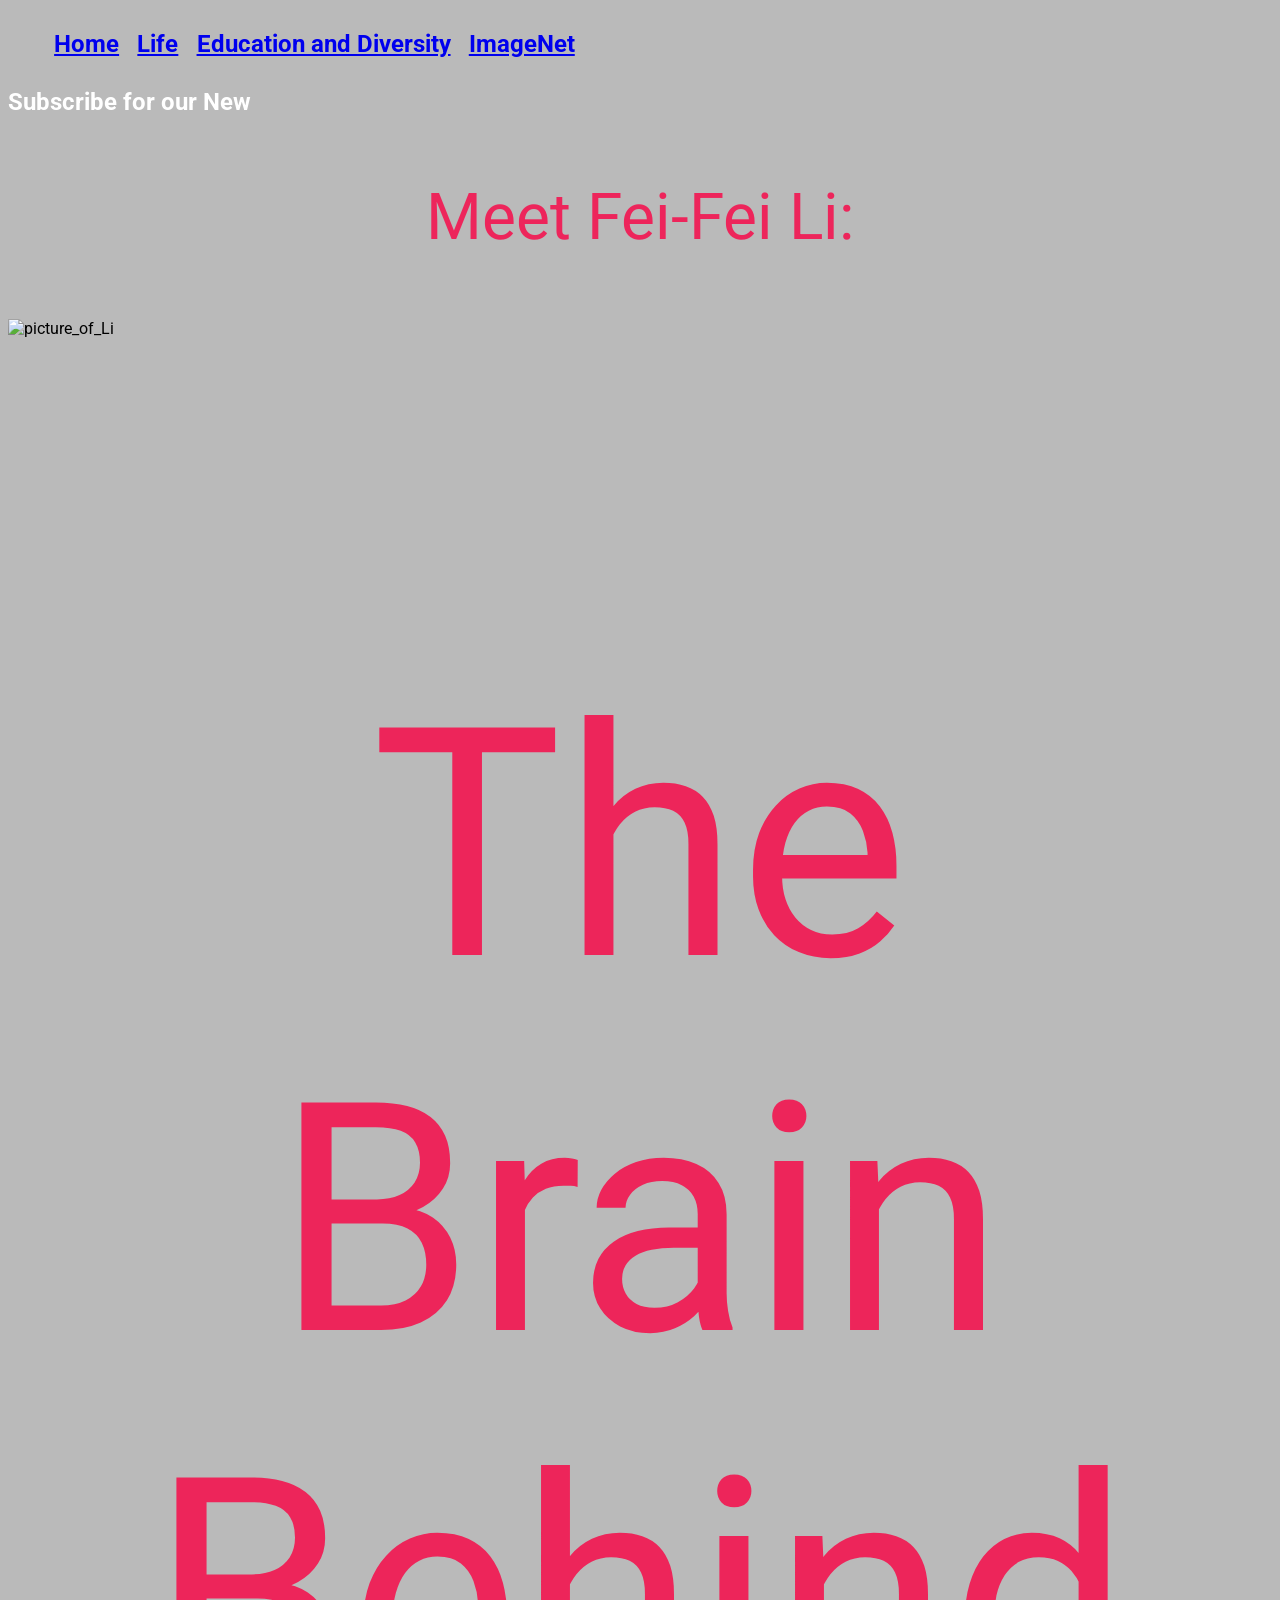
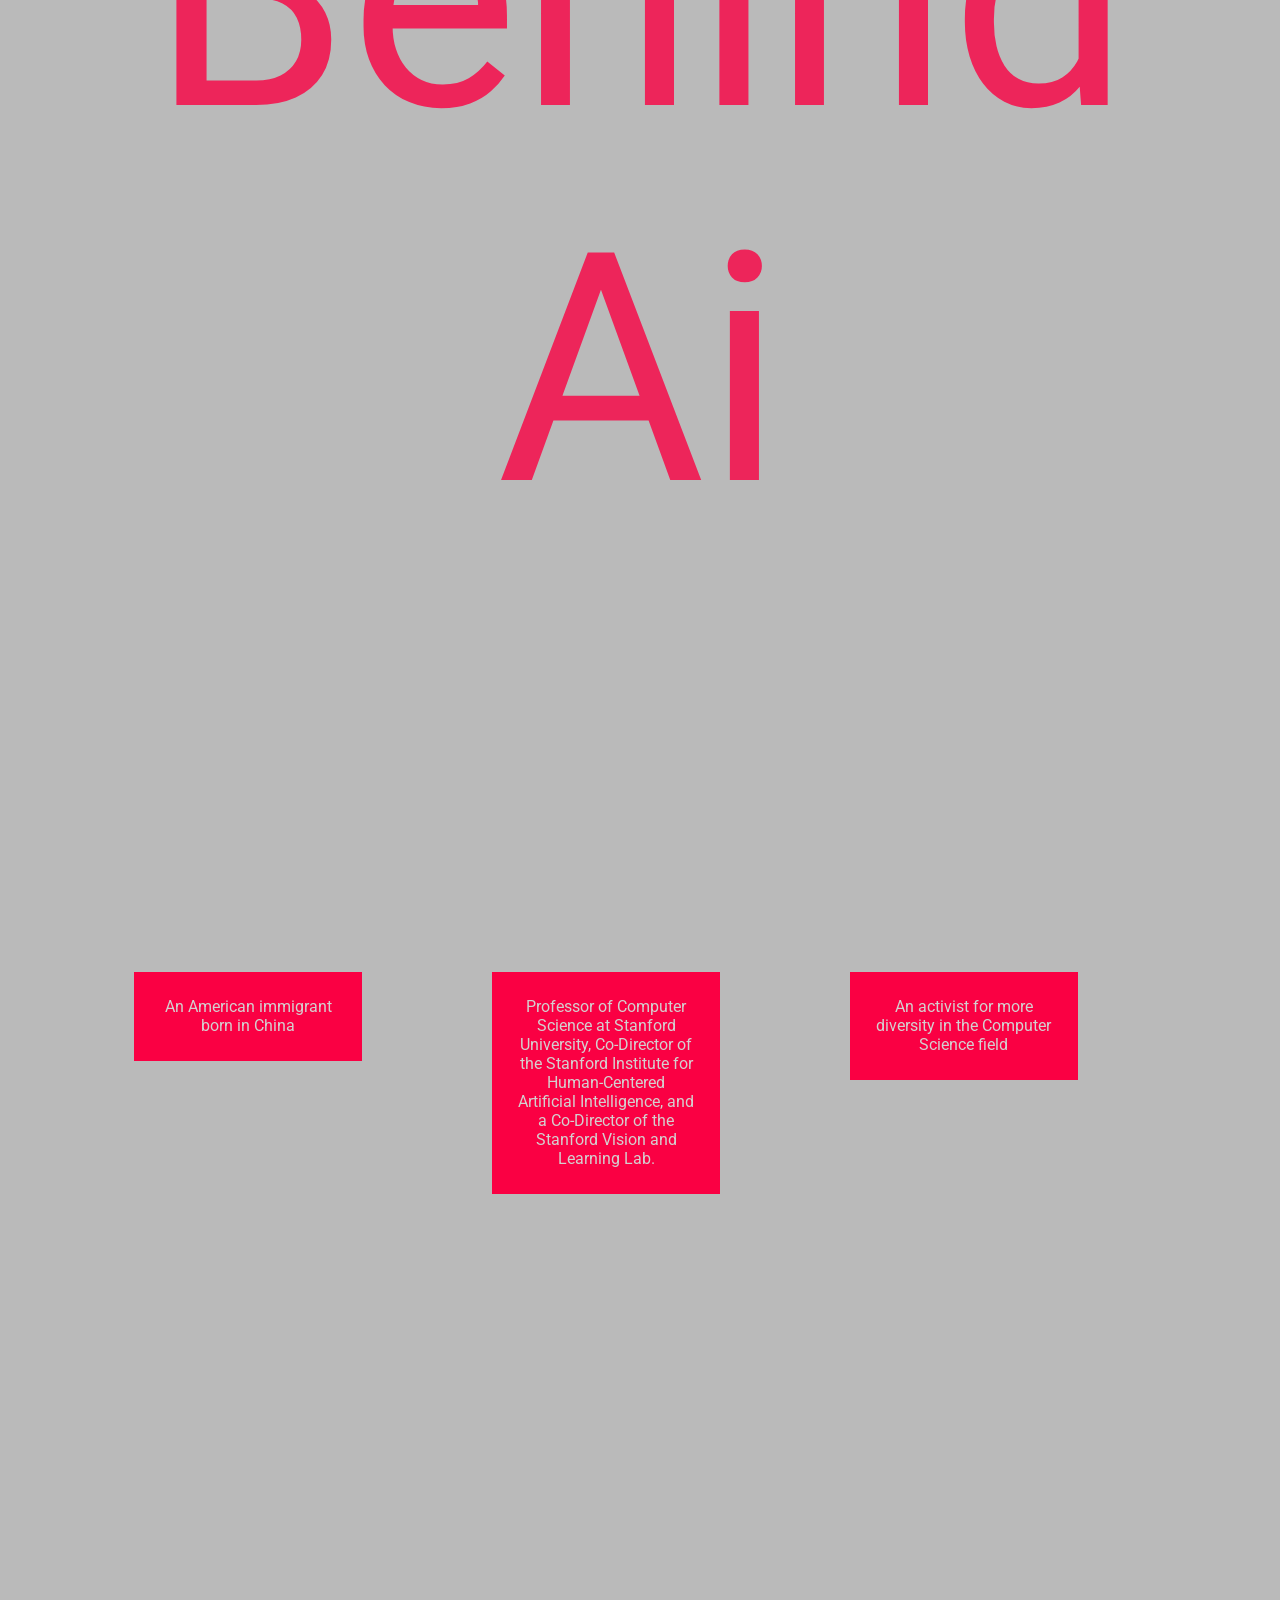
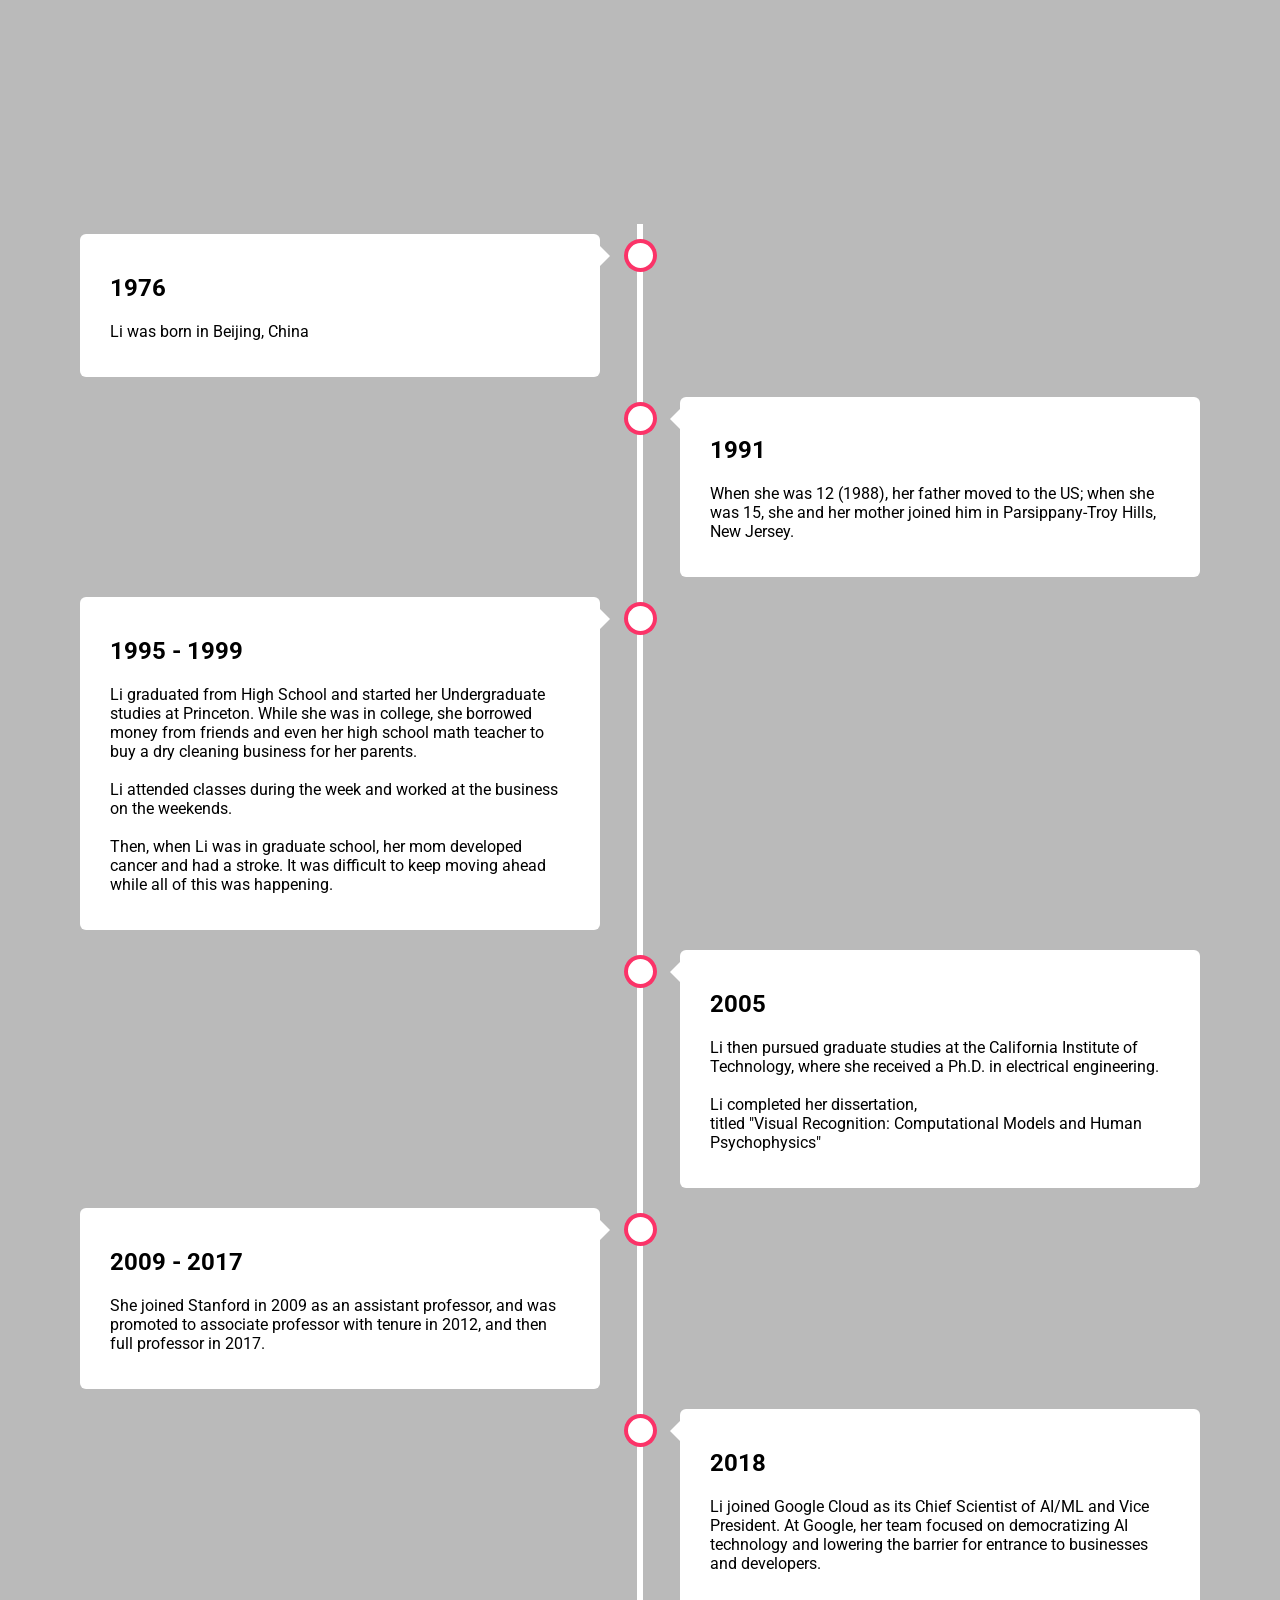
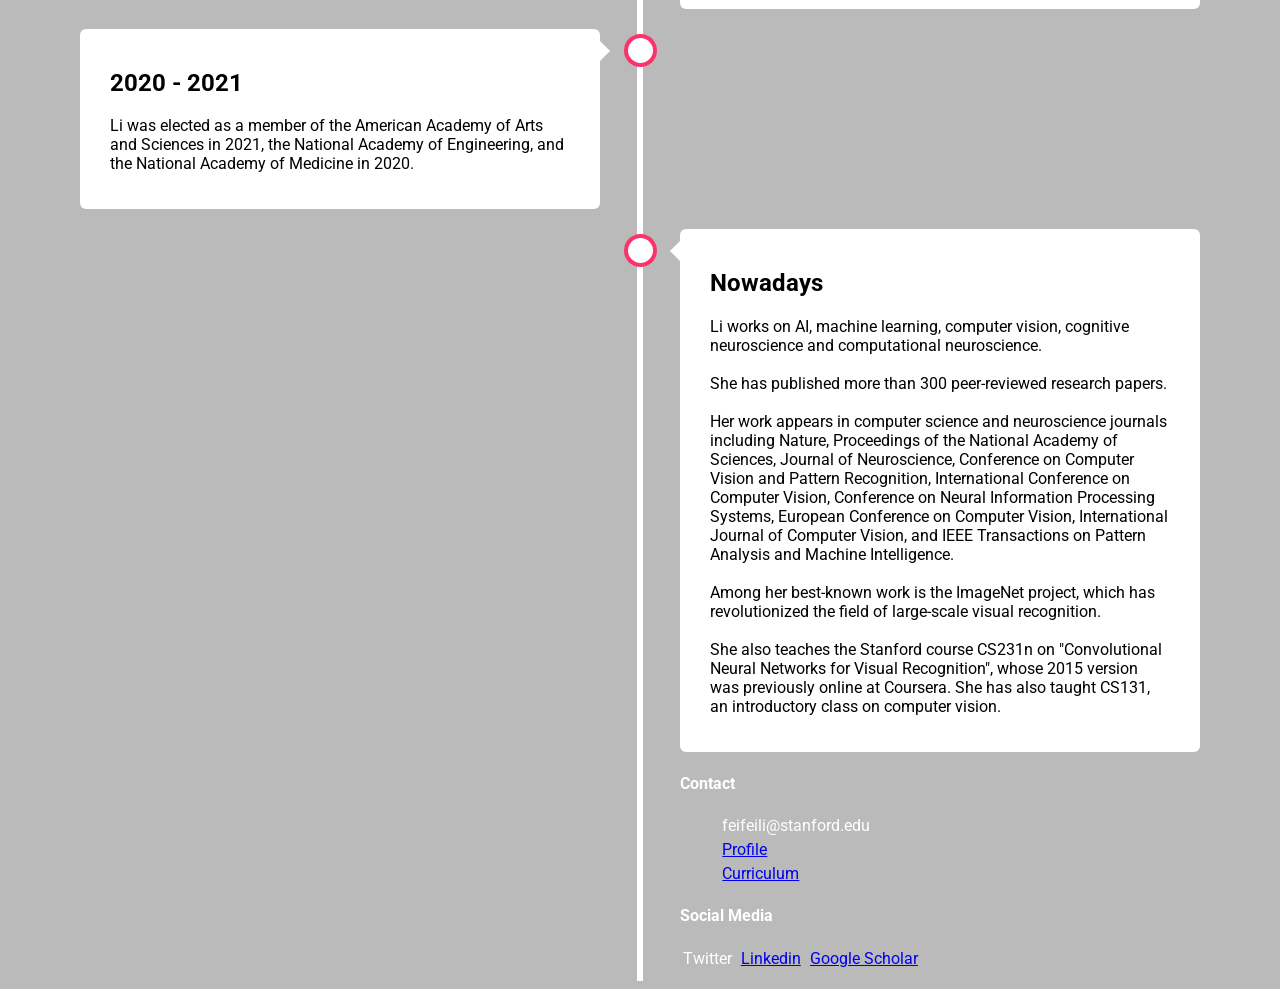
==== Final_Project/index.html @ 6d3c02b4 "Final project commit" ====
<!DOCTYPE html>
<html lang="en">
<head>
		<title>Fei Fei Li Tribute Page</title>
		<link rel="stylesheet" type="text/css" href="style.css">
		<link rel="preconnect" href="https://fonts.googleapis.com">
<link rel="preconnect" href="https://fonts.gstatic.com" crossorigin>
<link href="https://fonts.googleapis.com/css2?family=Roboto:wght@900&display=swap" rel="stylesheet">
<link rel="preconnect" href="https://fonts.googleapis.com">
<link rel="preconnect" href="https://fonts.gstatic.com" crossorigin>
<link href="https://fonts.googleapis.com/css2?family=Roboto:wght@300&display=swap" rel="stylesheet">
</head>
<body>
	<section>
	<header>
		<h2>
		<nav>
			<ul>
				<li><a href="index.html">Home</a></li>
				<li><a href="life.html">Life</a></li>
				<li><a href="education_diversity.html">Education and Diversity</a></li>
				<li><a href="imagenet.html">ImageNet</a></li>
			</ul>
		</nav>
		</h2>
	<h2><a href="subscribe.html"></a>Subscribe for our New</h2>	
	</header>
    </section>
<section>
    <h3>Meet Fei-Fei Li:</h3>
    	<img src="https://blog.nationalgeographic.org/wp-content/uploads/2019/08/MontgomeryFeiFeiLi-HighRes-009-1140x450.jpg" alt="picture_of_Li" class="responsive">
</section>
<section class="section2">
    <h3>The Brain Behind Ai</h3><br>
</section>
<section class="textbox">
    	<div>An American immigrant born in China</div>
    	<div>Professor of Computer Science at Stanford University, Co-Director of the Stanford Institute for Human-Centered Artificial Intelligence, and a Co-Director of the Stanford Vision and Learning Lab.</div>
    	<div>An activist for more diversity in the Computer Science field</div>
</section> 

<section class="video">
	
	<iframe width="1120" height="630" src="https://www.youtube.com/embed/FECZcSjOkRE" title="YouTube video player" frameborder="0" allow="accelerometer; autoplay; clipboard-write; encrypted-media; gyroscope; picture-in-picture" allowfullscreen></iframe>
</section>
	<!-- </center> -->
<div class="timeline">
  <div class="container left">
    <div class="content">
      <h2>1976</h2>
      <p>Li was born in Beijing, China</p>
    </div>
  </div>
  <div class="container right">
    <div class="content">
      <h2>1991</h2>
      <p>When she was 12 (1988), her father moved to the US; when she was 15, she and her mother joined him in Parsippany-Troy Hills, New Jersey.</p>
    </div>
  </div>
</div>
<div class="timeline">
  <div class="container left">
    <div class="content">
      <h2>1995 - 1999</h2>
      <p>Li graduated from High School and started her Undergraduate studies at Princeton. While she was in college, she borrowed money from friends and even her high school math teacher to buy a dry cleaning business for her parents. <br>
      	<br>
      Li attended classes during the week and worked at the business on the weekends.
      <br>
      <br>Then, when Li was in graduate school, her mom developed cancer and had a stroke. It was difficult to keep moving ahead while all of this was happening. </p>
    </div>
  </div>
</div>
<div class="timeline">
  <div class="container right">
    <div class="content">
      <h2>2005</h2>
      <p>Li then pursued graduate studies at the California Institute of Technology, where she received a Ph.D. in electrical engineering.<br> 
      	<br>
      Li completed her dissertation, <br>titled "Visual Recognition: Computational Models and Human Psychophysics"</p>
    </div>
  </div>
</div>
<div class="timeline">
  <div class="container left">
    <div class="content">
      <h2>2009 - 2017</h2>
      <p>She joined Stanford in 2009 as an assistant professor, and was promoted to associate professor with tenure in 2012, and then full professor in 2017.</p>
    </div>
  </div>
  <div class="container right">
    <div class="content">
      <h2>2018</h2>
      <p>Li joined Google Cloud as its Chief Scientist of AI/ML and Vice President. At Google, her team focused on democratizing AI technology and lowering the barrier for entrance to businesses and developers.</p>
    </div>
  </div>
<div class="timeline">
  <div class="container left">
    <div class="content">
      <h2>2020 - 2021</h2>
      <p>Li was elected as a member of the American Academy of Arts and Sciences in 2021, the National Academy of Engineering, and the National Academy of Medicine in 2020.</p>
    </div>
  </div>
  <div class="container right">
    <div class="content">
      <h2>Nowadays</h2>
      <p>Li works on AI, machine learning, computer vision, cognitive neuroscience and computational neuroscience. <br>
      <br>She has published more than 300 peer-reviewed research papers. <br>
      <br>Her work appears in computer science and neuroscience journals including Nature, Proceedings of the National Academy of Sciences, Journal of Neuroscience, Conference on Computer Vision and Pattern Recognition, International Conference on Computer Vision, Conference on Neural Information Processing Systems, European Conference on Computer Vision, International Journal of Computer Vision, and IEEE Transactions on Pattern Analysis and Machine Intelligence. <br>
      <br>Among her best-known work is the ImageNet project, which has revolutionized the field of large-scale visual recognition.<br>
      <br>She also teaches the Stanford course CS231n on "Convolutional Neural Networks for Visual Recognition", whose 2015 version was previously online at Coursera. She has also taught CS131, an introductory class on computer vision.</p>
    </div>

<footer>
	<header>
		<div> <h4>Contact</h4>
			<ul>
				<li>feifeili@stanford.edu</li> <br>
				<li><a href="https://profiles.stanford.edu/fei-fei-li">Profile</a></li> <br>
				<li><a href="chrome-extension://efaidnbmnnnibpcajpcglclefindmkaj/https://cap.stanford.edu/profiles/viewCV?facultyId=15052&name=Fei-Fei_Li">Curriculum</a></li>
			</ul>
			</div>
		<div><h4>Social Media</h4>
		<li><a href="https://twitter.com/drfeifei"></a>Twitter</li>
		<li><a href="https://www.linkedin.com/in/fei-fei-li-4541247/">Linkedin</a></li>
		<li><a href="https://scholar.google.com/citations?user=rDfyQnIAAAAJ&hl=en">Google Scholar</a></li>
		</div>
				
	</header>

</footer>
</section>

    
</body>
</html>
---- Final_Project/style.css ----
body {
  background-color: rgb(186, 186, 186);
  font-family: 'Roboto', sans-serif;
}
header{
	cursor: pointer;
  color: white
}
h2 {
	font-weight: bold;
}
h3 {
  font-weight: normal;
  border: 0%;
	font-family: 'Roboto', sans-serif; 
	text-align: center;
	font-size: 400%;
	color: rgba(250, 0, 67,0.8);
}
li {
	list-style: none;
	display: inline-block;
	text-align: left;
	font-family: 'Roboto', sans-serif;
	padding: 0.5%;
}

.responsive {
	width: 100%;
	height: auto;
	position: relative;
}
.section2 {
	font-family: 'Roboto', sans-serif;
	text-align: center;
	font-size: 500%;
	color: rgba(250, 0, 67,0.8);
}
.textbox div {
	width: 18%;
  height: 18%;
  margin-left: 10%;
  padding: 2%;
  border: 1% solid rgba(250, 0, 67);
	background-color: rgba(250, 0, 67);
	color: rgba(212, 207, 207);
	font-family: 'Roboto', sans-serif;
	display: inline-flex;
	text-align: center;
}

.video {
      display: flex;
    justify-content: center;
}
* {
  box-sizing: border-box;
}



.timeline {
  position: relative;
  max-width: 1200px;
  margin: 0 auto;
}

/* The actual timeline (the vertical ruler) */
.timeline::after {
  content: '';
  position: absolute;
  width: 6px;
  background-color: white;
  top: 0;
  bottom: 0;
  left: 50%;
  margin-left: -3px;
}

/* Container around content */
.container {
  padding: 10px 40px;
  position: relative;
  background-color: inherit;
  width: 50%;
}

/* The circles on the timeline */
.container::after {
  content: '';
  position: absolute;
  width: 25px;
  height: 25px;
  right: -17px;
  background-color: white;
  border: 4px solid rgba(250, 0, 67,0.8);
  top: 15px;
  border-radius: 50%;
  z-index: 1;
}

.left {
  left: 0;
}

.right {
  left: 50%;
}

/* Add arrows to the left container (pointing right) */
.left::before {
  content: " ";
  height: 0;
  position: absolute;
  top: 22px;
  width: 0;
  z-index: 1;
  right: 30px;
  border: medium solid white;
  border-width: 10px 0 10px 10px;
  border-color: transparent transparent transparent white;
}

/* Add arrows to the right container (pointing left) */
.right::before {
  content: " ";
  height: 0;
  position: absolute;
  top: 22px;
  width: 0;
  z-index: 1;
  left: 30px;
  border: medium solid white;
  border-width: 10px 10px 10px 0;
  border-color: transparent white transparent transparent;
}

/* Fix the circle for containers on the right side */
.right::after {
  left: -16px;
}

/* The actual content */
.content {
  padding: 20px 30px;
  background-color: white;
  position: relative;
  border-radius: 6px;
}

/* Media queries - Responsive timeline on screens less than 600px wide */
@media screen and (max-width: 600px) {
/* Place the timelime to the left */
  .timeline::after {
    left: 31px;
  }

/* Full-width containers */
  .container {
    width: 100%;
    padding-left: 70px;
    padding-right: 25px;
  }

/* Make sure that all arrows are pointing leftwards */
  .container::before {
    left: 60px;
    border: medium solid white;
    border-width: 10px 10px 10px 0;
    border-color: transparent white transparent transparent;
  }

/* Make sure all circles are at the same spot */
  .left::after, .right::after {
    left: 15px;
  }

/* Make all right containers behave like the left ones */
  .right {
    left: 0%;
  }
  .timeline::after {
  content: '';
  position: absolute;
  width: 6px;
  background-color: white;
  top: 0;
  bottom: 0;
  left: 50%;
  margin-left: -3px;
}

/* Container around content */
.container {
  padding: 10px 40px;
  position: relative;
  background-color: inherit;
  width: 50%;
}

/* The circles on the timeline */
.container::after {
  content: '';
  position: absolute;
  width: 25px;
  height: 25px;
  right: -17px;
  background-color: white;
  border: 4px solid rgba(250, 0, 67,0.8);
  top: 15px;
  border-radius: 50%;
  z-index: 1;
}

.left {
  left: 0;
}

.right {
  left: 50%;
}

/* Add arrows to the left container (pointing right) */
.left::before {
  content: " ";
  height: 0;
  position: absolute;
  top: 22px;
  width: 0;
  z-index: 1;
  right: 30px;
  border: medium solid white;
  border-width: 10px 0 10px 10px;
  border-color: transparent transparent transparent white;
}

/* Add arrows to the right container (pointing left) */
.right::before {
  content: " ";
  height: 0;
  position: absolute;
  top: 22px;
  width: 0;
  z-index: 1;
  left: 30px;
  border: medium solid white;
  border-width: 10px 10px 10px 0;
  border-color: transparent white transparent transparent;
}

/* Fix the circle for containers on the right side */
.right::after {
  left: -16px;
}

/* The actual content */
.content {
  padding: 20px 30px;
  background-color: white;
  position: relative;
  border-radius: 6px;
}

/* Media queries - Responsive timeline on screens less than 600px wide */
@media screen and (max-width: 600px) {
/* Place the timelime to the left */
  .timeline::after {
    left: 31px;
  }

/* Full-width containers */
  .container {
    width: 100%;
    padding-left: 70px;
    padding-right: 25px;
  }

/* Make sure that all arrows are pointing leftwards */
  .container::before {
    left: 60px;
    border: medium solid white;
    border-width: 10px 10px 10px 0;
    border-color: transparent white transparent transparent;
  }

/* Make sure all circles are at the same spot */
  .left::after, .right::after {
    left: 15px;
  }

/* Make all right containers behave like the left ones */
  .right {
    left: 0%;
  }
}
/* The actual timeline (the vertical ruler) */
.timeline::after {
  content: '';
  position: absolute;
  width: 6px;
  background-color: white;
  top: 0;
  bottom: 0;
  left: 50%;
  margin-left: -3px;
}

/* Container around content */
.container {
  padding: 10px 40px;
  position: relative;
  background-color: inherit;
  width: 50%;
}

/* The circles on the timeline */
.container::after {
  content: '';
  position: absolute;
  width: 25px;
  height: 25px;
  right: -17px;
  background-color: white;
  border: 4px solid #FF9F55;
  top: 15px;
  border-radius: 50%;
  z-index: 1;
}

/* Place the container to the left */
.left {
  left: 0;
}

/* Place the container to the right */
.right {
  left: 50%;
}

/* Add arrows to the left container (pointing right) */
.left::before {
  content: " ";
  height: 0;
  position: absolute;
  top: 22px;
  width: 0;
  z-index: 1;
  right: 30px;
  border: medium solid white;
  border-width: 10px 0 10px 10px;
  border-color: transparent transparent transparent white;
}

/* Add arrows to the right container (pointing left) */
.right::before {
  content: " ";
  height: 0;
  position: absolute;
  top: 22px;
  width: 0;
  z-index: 1;
  left: 30px;
  border: medium solid white;
  border-width: 10px 10px 10px 0;
  border-color: transparent white transparent transparent;
}

/* Fix the circle for containers on the right side */
.right::after {
  left: -16px;
}

/* The actual content */
.content {
  padding: 20px 30px;
  background-color: white;
  position: relative;
  border-radius: 6px;
}

/* Media queries - Responsive timeline on screens less than 600px wide */
@media screen and (max-width: 600px) {
/* Place the timelime to the left */
  .timeline::after {
    left: 31px;
  }

/* Full-width containers */
  .container {
    width: 100%;
    padding-left: 70px;
    padding-right: 25px;
  }

/* Make sure that all arrows are pointing leftwards */
  .container::before {
    left: 60px;
    border: medium solid white;
    border-width: 10px 10px 10px 0;
    border-color: transparent white transparent transparent;
  }

/* Make sure all circles are at the same spot */
  .left::after, .right::after {
    left: 15px;
  }

/* Make all right containers behave like the left ones */
  .right {
    left: 0%;
  }
}
.contact {
	list-style: none;
	display: inline-block;
	text-align: left;
	font-family: 'Roboto', sans-serif;
	padding: 0.5%;
}
h4 {
	font-family: 'Roboto', sans-serif;
	color: rgba(250, 0, 67);
	font-weight: bold;
	text-align: left;
}
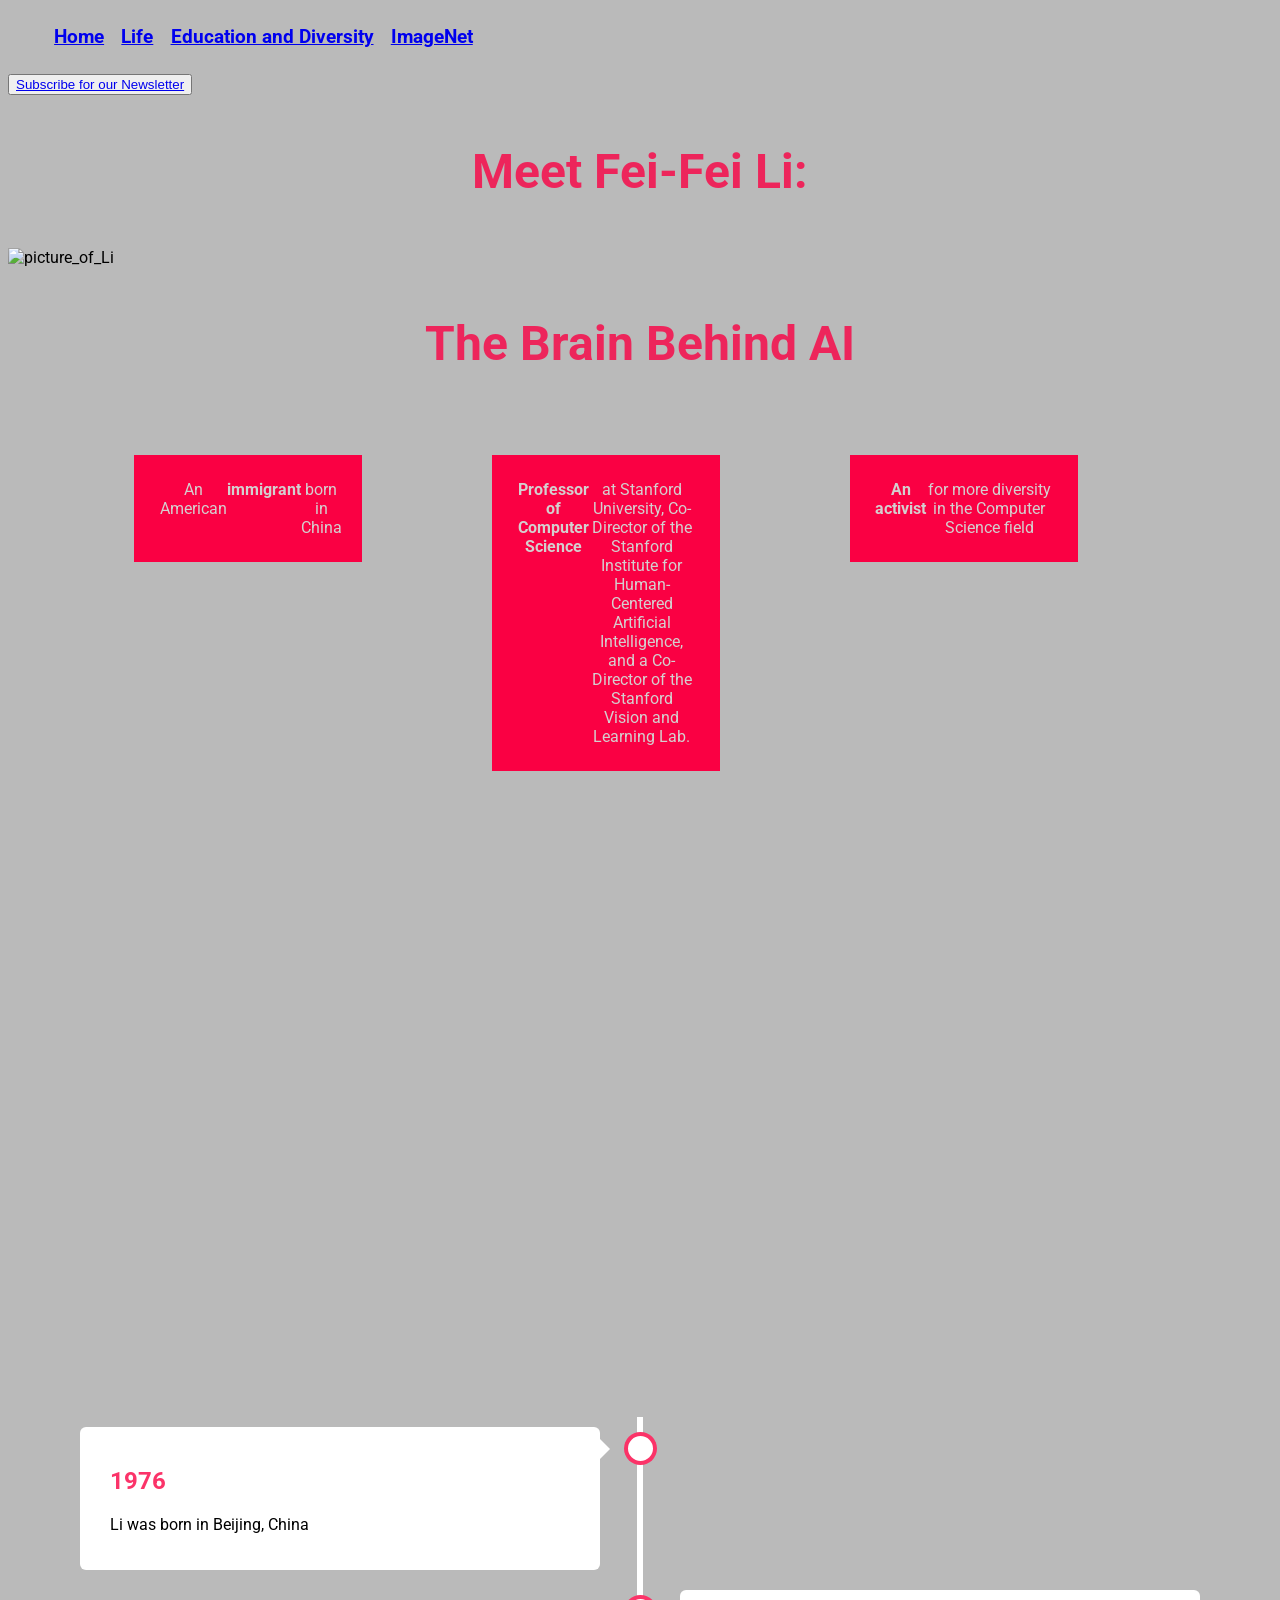
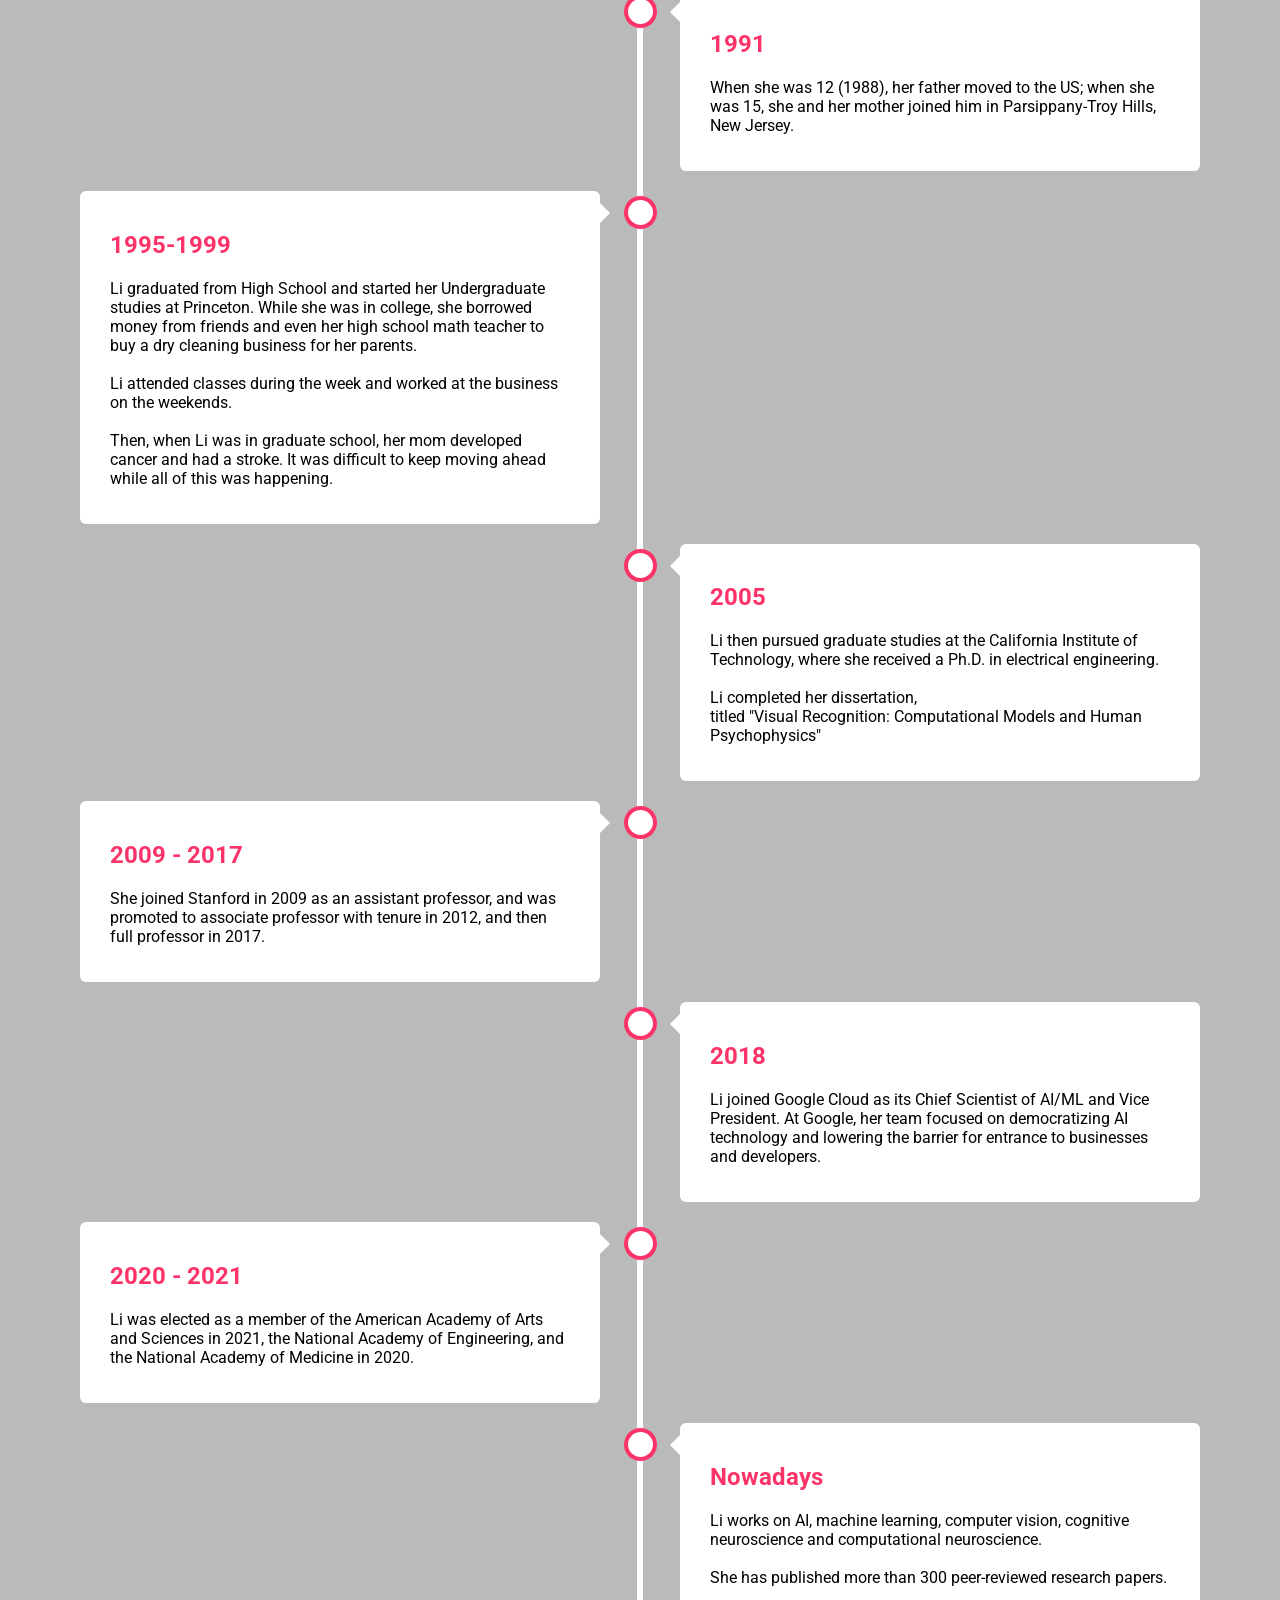
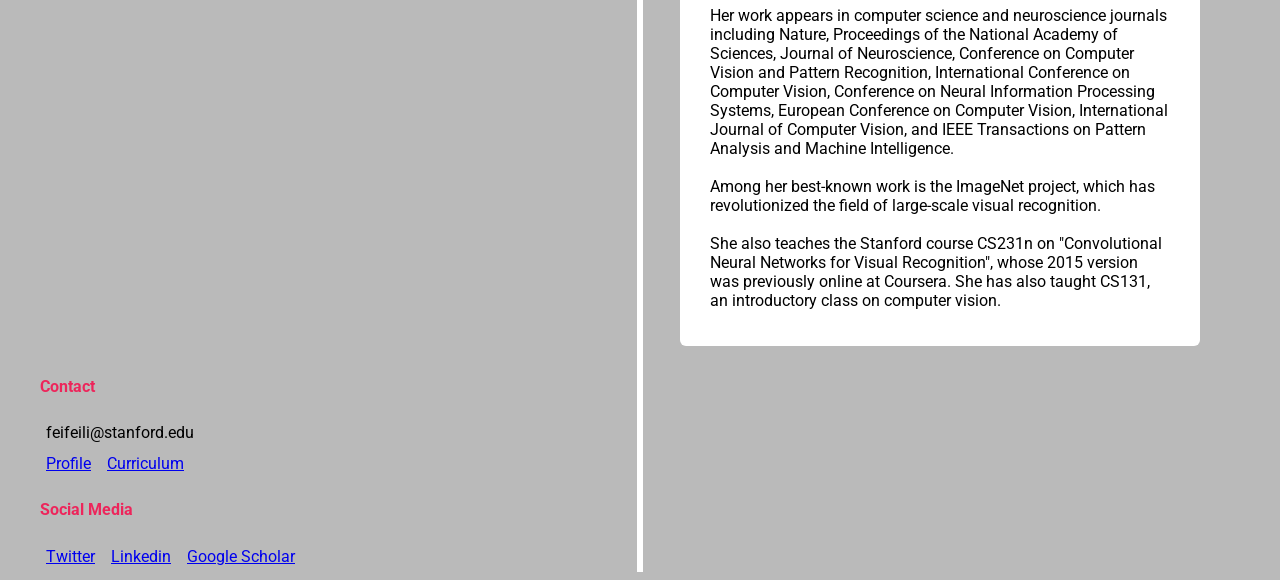
==== commit 884e7af1: "deleting DI-Bootcamp" ====
--- a/Final_Project/index.html
+++ b/Final_Project/index.html
@@ -13,30 +13,29 @@
 <body>
 	<section>
 	<header>
-		<h2>
-		<nav>
+			<nav>
 			<ul>
 				<li><a href="index.html">Home</a></li>
 				<li><a href="life.html">Life</a></li>
 				<li><a href="education_diversity.html">Education and Diversity</a></li>
 				<li><a href="imagenet.html">ImageNet</a></li>
 			</ul>
-		</nav>
-		</h2>
-	<h2><a href="subscribe.html"></a>Subscribe for our New</h2>	
+		  </nav>
+		 <button><a href="subscribe.html">Subscribe for our Newsletter</a></button>
 	</header>
     </section>
 <section>
     <h3>Meet Fei-Fei Li:</h3>
     	<img src="https://blog.nationalgeographic.org/wp-content/uploads/2019/08/MontgomeryFeiFeiLi-HighRes-009-1140x450.jpg" alt="picture_of_Li" class="responsive">
-</section>
-<section class="section2">
-    <h3>The Brain Behind Ai</h3><br>
+
+    <h3>The Brain Behind AI</h3><br>
 </section>
 <section class="textbox">
-    	<div>An American immigrant born in China</div>
-    	<div>Professor of Computer Science at Stanford University, Co-Director of the Stanford Institute for Human-Centered Artificial Intelligence, and a Co-Director of the Stanford Vision and Learning Lab.</div>
-    	<div>An activist for more diversity in the Computer Science field</div>
+  <dl>
+    	<div>An American <span><strong> immigrant</strong></span> born in China</div>
+    	<div><strong>Professor of Computer Science</strong>at Stanford University, Co-Director of the Stanford Institute for Human-Centered Artificial Intelligence, and a Co-Director of the Stanford Vision and Learning Lab.</div>
+    	<div><strong>An activist</strong>for more diversity in the Computer Science field</div>
+  </dl>
 </section> 
 
 <section class="video">
@@ -47,13 +46,13 @@
 <div class="timeline">
   <div class="container left">
     <div class="content">
-      <h2>1976</h2>
+      <h2><span class= "years">1976</span></h2>
       <p>Li was born in Beijing, China</p>
     </div>
   </div>
-  <div class="container right">
+<div class="container right">
     <div class="content">
-      <h2>1991</h2>
+    <h2><span class= "years">1991</span></h2>
       <p>When she was 12 (1988), her father moved to the US; when she was 15, she and her mother joined him in Parsippany-Troy Hills, New Jersey.</p>
     </div>
   </div>
@@ -61,7 +60,7 @@
 <div class="timeline">
   <div class="container left">
     <div class="content">
-      <h2>1995 - 1999</h2>
+      <h2><span class= "years">1995-1999</span></h2>
       <p>Li graduated from High School and started her Undergraduate studies at Princeton. While she was in college, she borrowed money from friends and even her high school math teacher to buy a dry cleaning business for her parents. <br>
       	<br>
       Li attended classes during the week and worked at the business on the weekends.
@@ -73,7 +72,7 @@
 <div class="timeline">
   <div class="container right">
     <div class="content">
-      <h2>2005</h2>
+      <h2><span class= "years">2005</span></h2>
       <p>Li then pursued graduate studies at the California Institute of Technology, where she received a Ph.D. in electrical engineering.<br> 
       	<br>
       Li completed her dissertation, <br>titled "Visual Recognition: Computational Models and Human Psychophysics"</p>
@@ -83,52 +82,49 @@
 <div class="timeline">
   <div class="container left">
     <div class="content">
-      <h2>2009 - 2017</h2>
+      <h2><span class= "years">2009 - 2017</span></h2>
       <p>She joined Stanford in 2009 as an assistant professor, and was promoted to associate professor with tenure in 2012, and then full professor in 2017.</p>
     </div>
   </div>
   <div class="container right">
     <div class="content">
-      <h2>2018</h2>
+      <h2><span class= "years">2018</span></h2>
       <p>Li joined Google Cloud as its Chief Scientist of AI/ML and Vice President. At Google, her team focused on democratizing AI technology and lowering the barrier for entrance to businesses and developers.</p>
     </div>
   </div>
 <div class="timeline">
   <div class="container left">
     <div class="content">
-      <h2>2020 - 2021</h2>
+      <h2><span class= "years">2020 - 2021</span></h2>
       <p>Li was elected as a member of the American Academy of Arts and Sciences in 2021, the National Academy of Engineering, and the National Academy of Medicine in 2020.</p>
     </div>
   </div>
   <div class="container right">
     <div class="content">
-      <h2>Nowadays</h2>
+      <h2><span class= "years">Nowadays</span></h2>
       <p>Li works on AI, machine learning, computer vision, cognitive neuroscience and computational neuroscience. <br>
       <br>She has published more than 300 peer-reviewed research papers. <br>
       <br>Her work appears in computer science and neuroscience journals including Nature, Proceedings of the National Academy of Sciences, Journal of Neuroscience, Conference on Computer Vision and Pattern Recognition, International Conference on Computer Vision, Conference on Neural Information Processing Systems, European Conference on Computer Vision, International Journal of Computer Vision, and IEEE Transactions on Pattern Analysis and Machine Intelligence. <br>
       <br>Among her best-known work is the ImageNet project, which has revolutionized the field of large-scale visual recognition.<br>
       <br>She also teaches the Stanford course CS231n on "Convolutional Neural Networks for Visual Recognition", whose 2015 version was previously online at Coursera. She has also taught CS131, an introductory class on computer vision.</p>
     </div>
+  </div>
 
 <footer>
-	<header>
-		<div> <h4>Contact</h4>
-			<ul>
-				<li>feifeili@stanford.edu</li> <br>
-				<li><a href="https://profiles.stanford.edu/fei-fei-li">Profile</a></li> <br>
-				<li><a href="chrome-extension://efaidnbmnnnibpcajpcglclefindmkaj/https://cap.stanford.edu/profiles/viewCV?facultyId=15052&name=Fei-Fei_Li">Curriculum</a></li>
-			</ul>
-			</div>
-		<div><h4>Social Media</h4>
-		<li><a href="https://twitter.com/drfeifei"></a>Twitter</li>
-		<li><a href="https://www.linkedin.com/in/fei-fei-li-4541247/">Linkedin</a></li>
-		<li><a href="https://scholar.google.com/citations?user=rDfyQnIAAAAJ&hl=en">Google Scholar</a></li>
-		</div>
+			<h4>Contact</h4>
+		<li>feifeili@stanford.edu</li> <br>
+		<li><a href="https://profiles.stanford.edu/fei-fei-li" target="_blank">Profile</a></li>
+		<li><a href="chrome-extension://efaidnbmnnnibpcajpcglclefindmkaj/https://cap.stanford.edu/profiles/viewCV?facultyId=15052&name=Fei-Fei_Li" target="_blank">Curriculum</a></li>
+			
+		
+		  <h4>Social Media</h4>
+		<li><a href="https://twitter.com/drfeifei" target="_blank">Twitter</a></li>
+		<li><a href="https://www.linkedin.com/in/fei-fei-li-4541247/" target="_blank">Linkedin</a></li>
+		<li><a href="https://scholar.google.com/citations?user=rDfyQnIAAAAJ&hl=en" target="_blank">Google Scholar</a></li>
+		
 				
-	</header>
+</footer>
 
-</footer>
-</section>
 
     
 </body>
--- a/Final_Project/style.css
+++ b/Final_Project/style.css
@@ -6,19 +6,41 @@
 	cursor: pointer;
   color: white
 }
+
+nav {
+  font-weight: bold;
+  font-size: 120%;
+  text-decoration: none;
+  color: rgba(250, 0, 67,0.8);
+
+}
+
+.boton {
+  text-align: right;
+  font-size: 100%;
+  color:rgba(250, 0, 67,0.8);
+}
+
+
 h2 {
 	font-weight: bold;
 }
 h3 {
-  font-weight: normal;
-  border: 0%;
-	font-family: 'Roboto', sans-serif; 
+  font-family: 'Roboto', sans-serif;
 	text-align: center;
-	font-size: 400%;
+	font-size: 300%;
 	color: rgba(250, 0, 67,0.8);
 }
+
+h4 {
+  text-align: left: 
+  font-weight: bold;
+  color: rgba(250, 0, 67,0.8);
+}
+
 li {
-	list-style: none;
+	text-decoration: none;
+  list-style: none;
 	display: inline-block;
 	text-align: left;
 	font-family: 'Roboto', sans-serif;
@@ -30,12 +52,7 @@
 	height: auto;
 	position: relative;
 }
-.section2 {
-	font-family: 'Roboto', sans-serif;
-	text-align: center;
-	font-size: 500%;
-	color: rgba(250, 0, 67,0.8);
-}
+
 .textbox div {
 	width: 18%;
   height: 18%;
@@ -53,6 +70,16 @@
       display: flex;
     justify-content: center;
 }
+
+.years{
+  font-family: 'Roboto', sans-serif;
+  font-weight: bold
+  text-align: center;
+	font-size: 100%;
+	color: rgba(250, 0, 67,0.8);
+
+
+}
 * {
   box-sizing: border-box;
 }
@@ -409,19 +436,9 @@
   .right {
     left: 0%;
   }
-}
-.contact {
-	list-style: none;
-	display: inline-block;
-	text-align: left;
-	font-family: 'Roboto', sans-serif;
-	padding: 0.5%;
-}
-h4 {
-	font-family: 'Roboto', sans-serif;
-	color: rgba(250, 0, 67);
-	font-weight: bold;
-	text-align: left;
-}
-
-
+
+  footer {
+    text-decoration: none;
+    display: inline-block;
+    column-rule-color: white;
+  }
